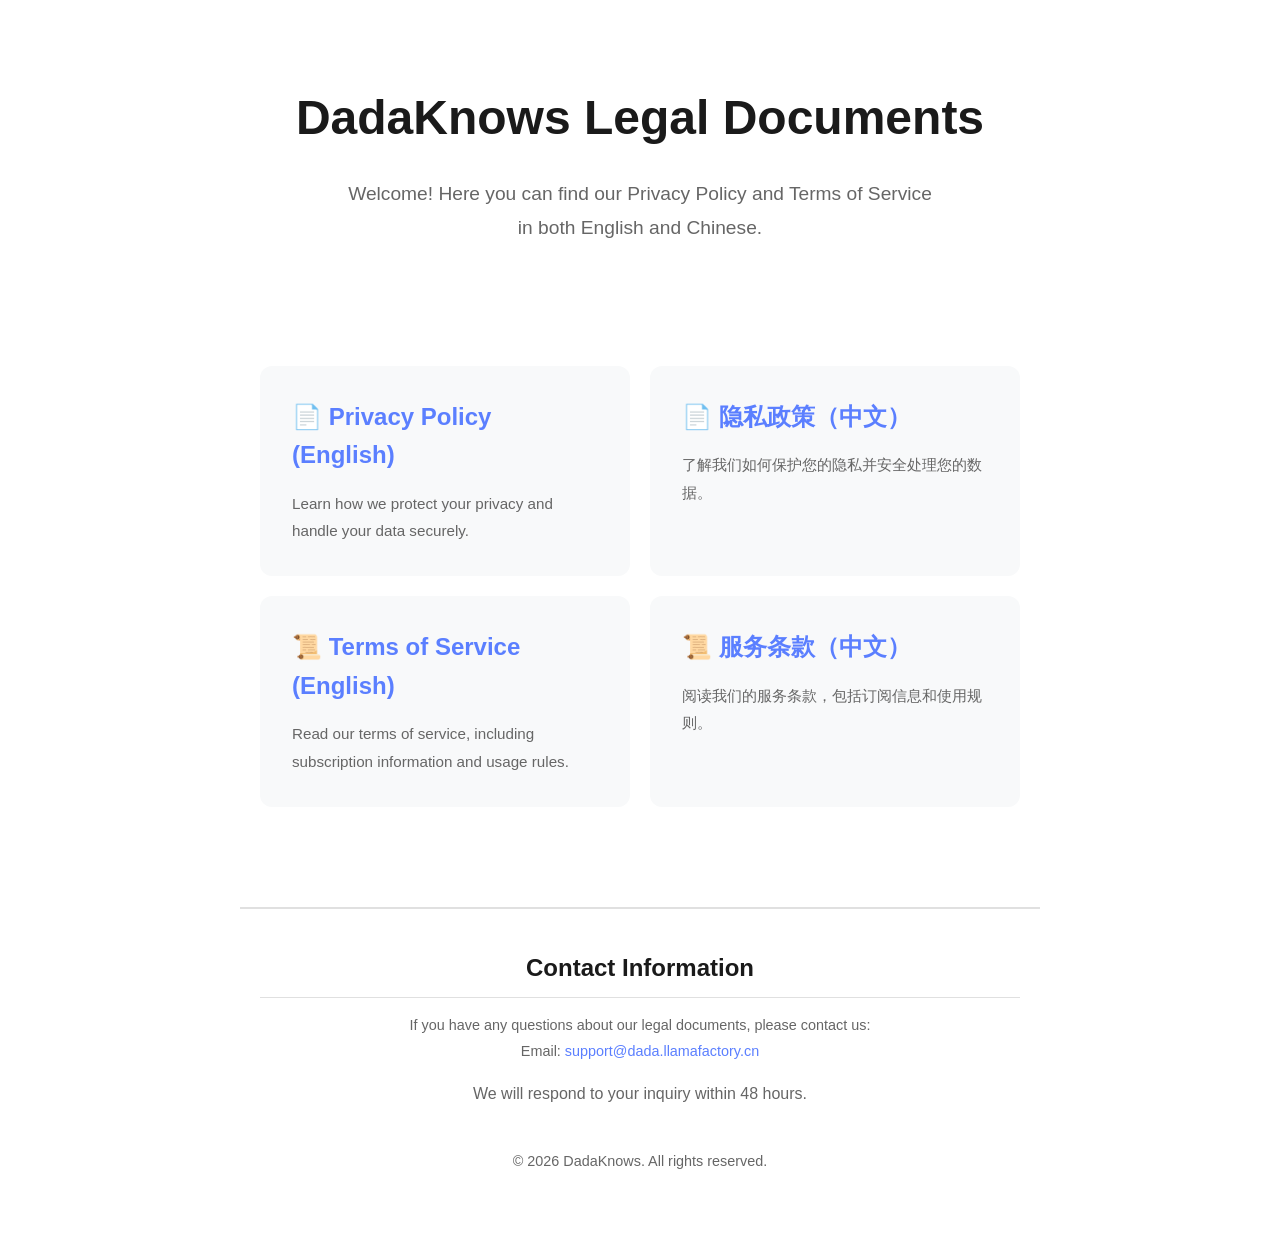
==== legal-docs/index.html @ bed32652 "feat: Add legal documentation, implement guest mode and user deletion, and update UI with new assets" ====
<!DOCTYPE html>
<html lang="en">
<head>
    <meta charset="UTF-8">
    <meta name="viewport" content="width=device-width, initial-scale=1.0">
    <title>Legal Documents - DadaKnows</title>
    <link rel="stylesheet" href="styles.css">
</head>
<body>
    <div class="container">
        <div class="home-hero">
            <h1>DadaKnows Legal Documents</h1>
            <p>Welcome! Here you can find our Privacy Policy and Terms of Service in both English and Chinese.</p>
        </div>

        <div class="links-container">
            <a href="privacy-en.html" class="link-card">
                <h2>📄 Privacy Policy (English)</h2>
                <p>Learn how we protect your privacy and handle your data securely.</p>
            </a>

            <a href="privacy-zh.html" class="link-card">
                <h2>📄 隐私政策（中文）</h2>
                <p>了解我们如何保护您的隐私并安全处理您的数据。</p>
            </a>

            <a href="terms-en.html" class="link-card">
                <h2>📜 Terms of Service (English)</h2>
                <p>Read our terms of service, including subscription information and usage rules.</p>
            </a>

            <a href="terms-zh.html" class="link-card">
                <h2>📜 服务条款（中文）</h2>
                <p>阅读我们的服务条款，包括订阅信息和使用规则。</p>
            </a>
        </div>

        <footer>
            <section>
                <h2>Contact Information</h2>
                <p class="contact-info">
                    If you have any questions about our legal documents, please contact us:<br>
                    Email: <a href="mailto:support@dada.llamafactory.cn">support@dada.llamafactory.cn</a>
                </p>
                <p>We will respond to your inquiry within 48 hours.</p>
            </section>
            <p class="contact-info" style="margin-top: 20px;">
                © 2026 DadaKnows. All rights reserved.
            </p>
        </footer>
    </div>
</body>
</html>
---- legal-docs/styles.css ----
/* 共享样式表 - DadaKnows 法律文档 */

:root {
    --primary-color: #5B7FFF;
    --text-primary: #1a1a1a;
    --text-secondary: #666;
    --background: #ffffff;
    --background-secondary: #f8f9fa;
    --border-color: #e0e0e0;
    --shadow: 0 2px 8px rgba(0, 0, 0, 0.1);
}

* {
    margin: 0;
    padding: 0;
    box-sizing: border-box;
}

body {
    font-family: -apple-system, BlinkMacSystemFont, "SF Pro Display", "SF Pro Text", "Helvetica Neue", Arial, "PingFang SC", "Hiragino Sans GB", "Microsoft YaHei", sans-serif;
    line-height: 1.6;
    color: var(--text-primary);
    background: var(--background);
    padding: 20px;
}

.container {
    max-width: 800px;
    margin: 0 auto;
    background: var(--background);
}

header {
    text-align: center;
    padding: 40px 20px;
    border-bottom: 2px solid var(--border-color);
    margin-bottom: 40px;
}

h1 {
    font-size: 2.5rem;
    font-weight: 700;
    color: var(--text-primary);
    margin-bottom: 10px;
}

.last-updated {
    font-size: 0.9rem;
    color: var(--text-secondary);
    margin-top: 10px;
}

.content {
    padding: 0 20px 40px;
}

section {
    margin-bottom: 40px;
}

h2 {
    font-size: 1.5rem;
    font-weight: 600;
    color: var(--text-primary);
    margin-bottom: 15px;
    padding-bottom: 10px;
    border-bottom: 1px solid var(--border-color);
}

p {
    margin-bottom: 15px;
    color: var(--text-secondary);
    line-height: 1.8;
}

ul {
    list-style: none;
    margin: 15px 0;
}

ul li {
    padding: 8px 0 8px 30px;
    position: relative;
    color: var(--text-secondary);
    line-height: 1.8;
}

ul li:before {
    content: "•";
    position: absolute;
    left: 10px;
    color: var(--primary-color);
    font-weight: bold;
    font-size: 1.2rem;
}

.language-switcher {
    text-align: center;
    margin: 20px 0;
}

.language-switcher a {
    display: inline-block;
    padding: 10px 20px;
    margin: 0 10px;
    background: var(--background-secondary);
    color: var(--primary-color);
    text-decoration: none;
    border-radius: 8px;
    font-weight: 500;
    transition: all 0.3s ease;
}

.language-switcher a:hover {
    background: var(--primary-color);
    color: white;
    transform: translateY(-2px);
    box-shadow: var(--shadow);
}

.language-switcher a.active {
    background: var(--primary-color);
    color: white;
}

footer {
    text-align: center;
    padding: 40px 20px;
    border-top: 2px solid var(--border-color);
    margin-top: 60px;
}

.contact-info {
    color: var(--text-secondary);
    font-size: 0.9rem;
}

.contact-info a {
    color: var(--primary-color);
    text-decoration: none;
}

.contact-info a:hover {
    text-decoration: underline;
}

/* 首页特定样式 */
.home-hero {
    text-align: center;
    padding: 60px 20px 40px;
}

.home-hero h1 {
    font-size: 3rem;
    margin-bottom: 20px;
}

.home-hero p {
    font-size: 1.2rem;
    color: var(--text-secondary);
    max-width: 600px;
    margin: 0 auto 40px;
}

.links-container {
    display: grid;
    grid-template-columns: repeat(auto-fit, minmax(300px, 1fr));
    gap: 20px;
    padding: 40px 20px;
}

.link-card {
    background: var(--background-secondary);
    padding: 30px;
    border-radius: 12px;
    text-decoration: none;
    color: inherit;
    transition: all 0.3s ease;
    border: 2px solid transparent;
}

.link-card:hover {
    transform: translateY(-5px);
    box-shadow: var(--shadow);
    border-color: var(--primary-color);
}

.link-card h2 {
    color: var(--primary-color);
    margin-bottom: 15px;
    border: none;
    padding: 0;
}

.link-card p {
    margin: 0;
    font-size: 0.95rem;
}

/* 响应式设计 */
@media (max-width: 768px) {
    body {
        padding: 10px;
    }

    h1 {
        font-size: 2rem;
    }

    .home-hero h1 {
        font-size: 2.2rem;
    }

    .content {
        padding: 0 15px 30px;
    }

    .links-container {
        grid-template-columns: 1fr;
        padding: 20px 10px;
    }
}
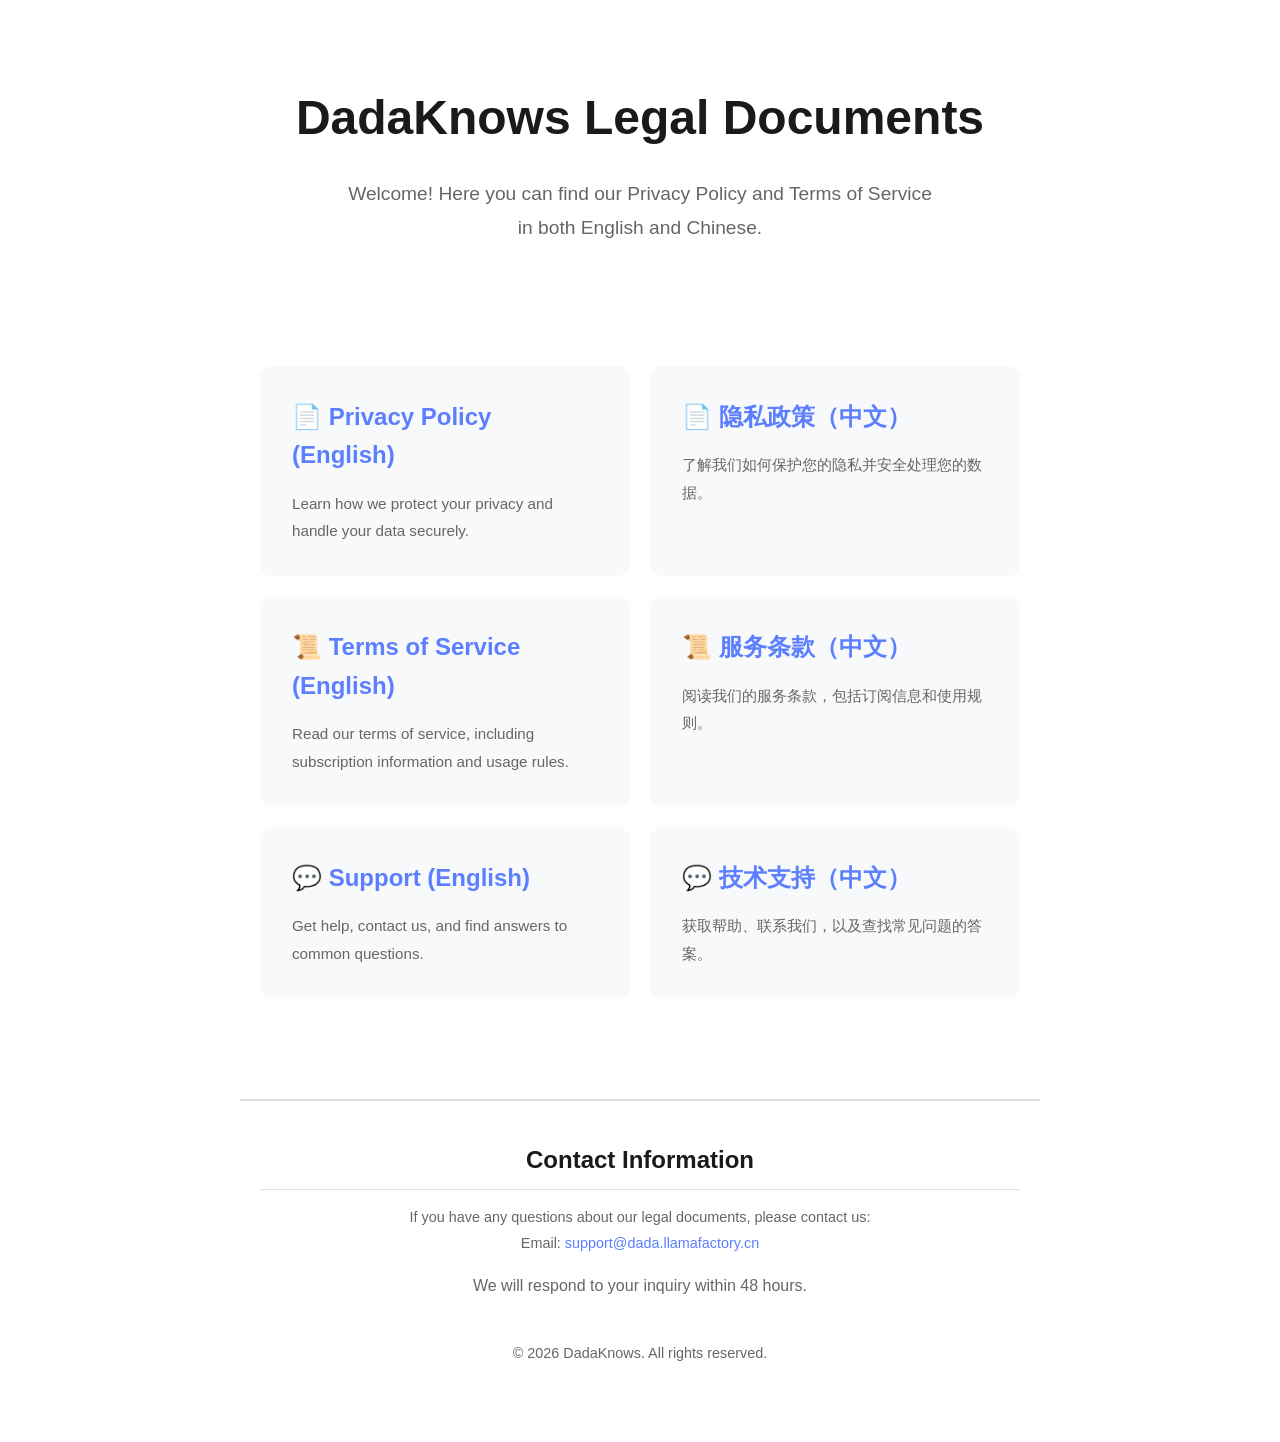
==== commit e3dcdc81: "feat: Add English and Chinese support pages and link them from the main index." ====
--- a/legal-docs/index.html
+++ b/legal-docs/index.html
@@ -33,6 +33,16 @@
                 <h2>📜 服务条款（中文）</h2>
                 <p>阅读我们的服务条款，包括订阅信息和使用规则。</p>
             </a>
+
+            <a href="support.html" class="link-card">
+                <h2>💬 Support (English)</h2>
+                <p>Get help, contact us, and find answers to common questions.</p>
+            </a>
+
+            <a href="support-zh.html" class="link-card">
+                <h2>💬 技术支持（中文）</h2>
+                <p>获取帮助、联系我们，以及查找常见问题的答案。</p>
+            </a>
         </div>
 
         <footer>
